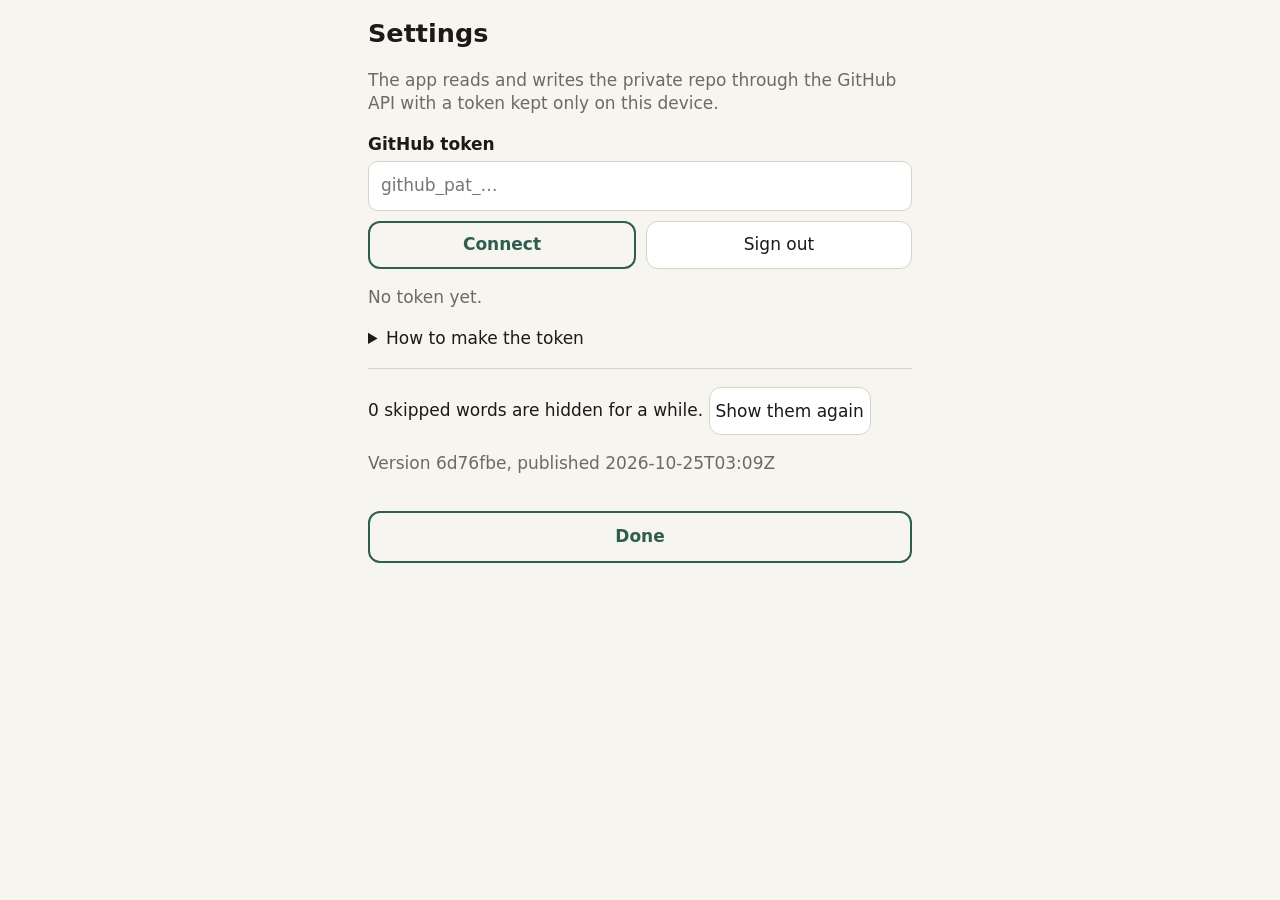
==== docs/wordlist/index.html @ 88ca4eb2 "Publish wordlist app from yiddish-cryptics@6d76fbe" ====
<!doctype html>
<html lang="en">
<head>
<meta charset="utf-8">
<meta name="viewport" content="width=device-width, initial-scale=1, viewport-fit=cover">
<meta http-equiv="Content-Security-Policy" content="default-src 'none'; script-src 'self'; style-src 'self'; img-src 'self'; connect-src 'self' https://api.github.com; manifest-src 'self'; worker-src 'self'; base-uri 'none'; form-action 'none'">
<meta name="robots" content="noindex">
<meta name="theme-color" content="#14181a">
<meta name="mobile-web-app-capable" content="yes">
<meta name="apple-mobile-web-app-capable" content="yes">
<meta name="apple-mobile-web-app-title" content="Wordlist">
<meta name="apple-mobile-web-app-status-bar-style" content="black-translucent">
<link rel="manifest" href="manifest.webmanifest">
<link rel="icon" href="icon.svg" type="image/svg+xml">
<link rel="apple-touch-icon" href="apple-touch-icon.png">
<link rel="stylesheet" href="style.css">
<title>Wordlist</title>
</head>
<body>
<div id="app">
  <header>
    <h1>Wordlist</h1>
    <span id="left" class="dim"></span>
    <button id="refresh" class="icon" aria-label="Refresh from GitHub">&#x21bb;</button>
    <button id="open-settings" class="icon" aria-label="Settings">&#x2699;</button>
  </header>

  <main id="review">
    <section id="card" hidden>
      <div id="badges"></div>
      <div id="word" dir="rtl" lang="yi"></div>
      <div id="auto"></div>
      <div id="gloss"></div>
      <div id="meta" class="dim"></div>
    </section>
    <section id="empty" hidden>
      <p id="empty-text"></p>
    </section>

    <div id="tiers"></div>
    <div id="more">
      <button id="remove" class="secondary danger">Not a word</button>
      <button id="skip" class="secondary">Skip</button>
      <button id="undo" class="secondary">Undo</button>
    </div>
  </main>

  <footer>
    <div id="status" class="dim" role="status"></div>
    <div id="actions">
      <button id="save" class="primary">Save</button>
      <button id="run" class="primary">Run</button>
    </div>
  </footer>

  <div id="toast" role="alert" hidden></div>

  <section id="settings" hidden>
  <div class="panel">
    <h2>Settings</h2>
    <p class="dim">The app reads and writes the private repo through the GitHub API with a token kept only on this device.</p>
    <label for="token">GitHub token</label>
    <input id="token" type="password" autocomplete="off" autocapitalize="off" spellcheck="false" placeholder="github_pat_&hellip;">
    <div class="row">
      <button id="connect" class="primary">Connect</button>
      <button id="sign-out" class="secondary">Sign out</button>
    </div>
    <p id="connection" class="dim"></p>
    <details>
      <summary>How to make the token</summary>
      <ol>
        <li>GitHub &rarr; Settings &rarr; Developer settings &rarr; Fine-grained tokens &rarr; Generate new token.</li>
        <li>Repository access: only <b>balshetzer/yiddish-cryptics</b>.</li>
        <li>Permissions: <b>Contents</b> read and write, <b>Actions</b> read and write.</li>
        <li>Pick an expiry you can live with, then paste the token above.</li>
      </ol>
    </details>
    <hr>
    <p><span id="snoozed-count">0</span> skipped words are hidden for a while.
      <button id="unskip" class="secondary">Show them again</button></p>
    <p id="version" class="dim"></p>
    <button id="close-settings" class="primary wide">Done</button>
  </div>
  </section>
</div>
<script type="module" src="app.js"></script>
</body>
</html>
---- docs/wordlist/style.css ----
:root {
  --bg: #f7f5f0; --card: #ffffff; --fg: #1b1a17; --dim: #6f6a5f;
  --line: #d8d3c7; --accent: #2f5d50; --on-accent: #ffffff;
  --danger: #a3392b; --warn-bg: #fbeed0;
}
@media (prefers-color-scheme: dark) {
  :root {
    --bg: #14181a; --card: #1c2225; --fg: #ecebe6; --dim: #9aa19c;
    --line: #313a3d; --accent: #6fb59f; --on-accent: #0d1a16;
    --danger: #e3897a; --warn-bg: #3b3220;
  }
}
* { box-sizing: border-box; }
html { background: var(--bg); color: var(--fg); -webkit-text-size-adjust: 100%; }
body { margin: 0; font: 17px/1.4 system-ui, -apple-system, sans-serif; }
[hidden] { display: none !important; }
.dim { color: var(--dim); }

#app { min-height: 100dvh; display: flex; flex-direction: column;
       max-width: 34rem; margin: 0 auto; padding: env(safe-area-inset-top) 0 0; }
header { display: flex; align-items: center; gap: 4px; padding: 8px 12px 4px 16px; }
header h1 { font-size: 1.1rem; margin: 0; flex: 1; }
#left { font-size: .9rem; margin-right: 4px; }
button { font: inherit; color: inherit; cursor: pointer; border: 0;
         background: none; -webkit-tap-highlight-color: transparent; }
button:disabled { opacity: .4; cursor: default; }
button.icon { width: 44px; height: 44px; font-size: 1.4rem; border-radius: 10px; }

main { flex: 1; display: flex; flex-direction: column; padding: 8px 16px; gap: 12px; }
#card, #empty { background: var(--card); border: 1px solid var(--line);
                border-radius: 16px; padding: 18px 16px; text-align: center; }
#badges { min-height: 1.5rem; display: flex; gap: 6px; justify-content: center; }
.badge { font-size: .75rem; padding: 2px 9px; border-radius: 99px;
         border: 1px solid var(--accent); color: var(--accent); }
#word { font-size: clamp(2.4rem, 13vw, 4.2rem); line-height: 1.25;
        margin: 6px 0; overflow-wrap: anywhere; }
#auto { font-size: 1.05rem; font-weight: 600; }
#gloss { margin-top: 6px; }
#meta { margin-top: 6px; font-size: .9rem; }
#empty { color: var(--dim); }

#tiers { display: grid; grid-template-columns: 1fr 1fr; gap: 10px; }
.tier { min-height: 64px; border-radius: 14px; font-size: 1.15rem; font-weight: 600;
        background: var(--accent); color: var(--on-accent); }
#more { display: grid; grid-template-columns: 1fr 1fr 1fr; gap: 8px; }
button.secondary { min-height: 48px; border-radius: 12px;
                   border: 1px solid var(--line); background: var(--card); }
button.danger { color: var(--danger); }

footer { position: sticky; bottom: 0; background: var(--bg);
         border-top: 1px solid var(--line); padding: 8px 16px;
         padding-bottom: calc(8px + env(safe-area-inset-bottom)); }
#status { font-size: .88rem; min-height: 1.3rem; margin-bottom: 6px; }
#actions { display: grid; grid-template-columns: 1fr 1fr; gap: 10px; }
button.primary { min-height: 52px; border-radius: 12px; font-weight: 600;
                 border: 2px solid var(--accent); color: var(--accent);
                 background: transparent; }
button.primary.hot { background: var(--accent); color: var(--on-accent); }

#toast { position: fixed; left: 16px; right: 16px; top: calc(10px + env(safe-area-inset-top));
         background: var(--warn-bg); border: 1px solid var(--line);
         border-radius: 12px; padding: 12px 14px; z-index: 5; }

#settings { position: fixed; inset: 0; z-index: 10; overflow: auto; background: var(--bg);
            padding: calc(16px + env(safe-area-inset-top)) 16px 24px; }
.panel { max-width: 34rem; margin: 0 auto; }
#settings h2 { margin: 0 0 8px; }
#settings label { display: block; margin: 14px 0 4px; font-weight: 600; }
#settings input { width: 100%; font: inherit; padding: 12px; border-radius: 10px;
                  border: 1px solid var(--line); background: var(--card); color: var(--fg); }
.row { display: flex; gap: 10px; margin-top: 10px; }
.row button { flex: 1; min-height: 48px; }
button.wide { width: 100%; margin-top: 18px; }
details { margin-top: 12px; } hr { border: 0; border-top: 1px solid var(--line); margin: 18px 0; }
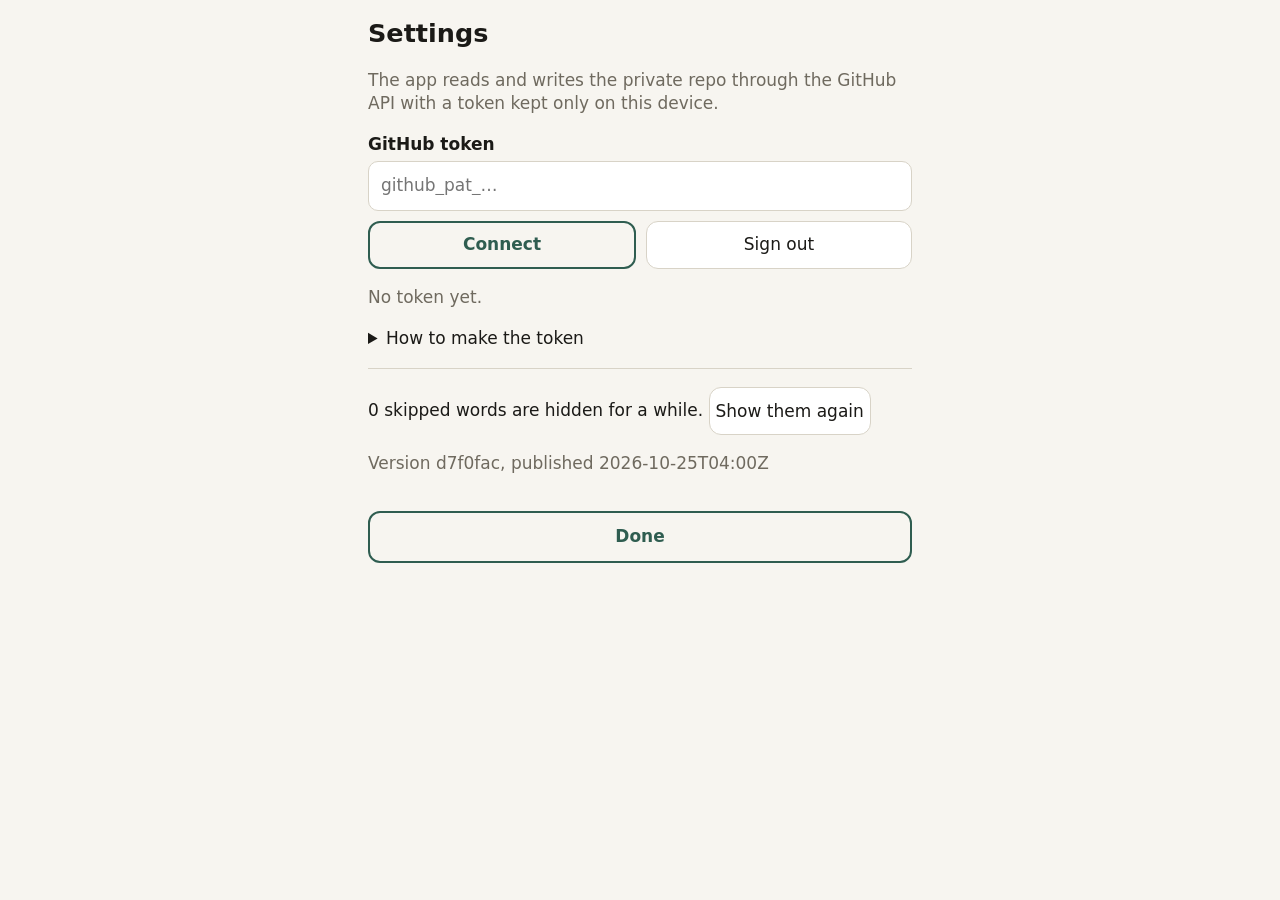
==== commit 385f73c7: "Publish wordlist app from yiddish-cryptics@d7f0fac" ====
--- a/docs/wordlist/index.html
+++ b/docs/wordlist/index.html
@@ -26,16 +26,18 @@
   </header>
 
   <main id="review">
-    <section id="card" hidden>
-      <div id="badges"></div>
-      <div id="word" dir="rtl" lang="yi"></div>
-      <div id="auto"></div>
-      <div id="gloss"></div>
-      <div id="meta" class="dim"></div>
-    </section>
-    <section id="empty" hidden>
-      <p id="empty-text"></p>
-    </section>
+    <div id="stage">
+      <section id="card" hidden>
+        <div id="badges"></div>
+        <div id="word" dir="rtl" lang="yi"></div>
+        <div id="auto"></div>
+        <div id="gloss"></div>
+        <div id="meta" class="dim"></div>
+      </section>
+      <section id="empty" hidden>
+        <p id="empty-text"></p>
+      </section>
+    </div>
 
     <div id="tiers"></div>
     <div id="more">
--- a/docs/wordlist/style.css
+++ b/docs/wordlist/style.css
@@ -16,7 +16,7 @@
 [hidden] { display: none !important; }
 .dim { color: var(--dim); }
 
-#app { min-height: 100dvh; display: flex; flex-direction: column;
+#app { height: 100dvh; display: flex; flex-direction: column;
        max-width: 34rem; margin: 0 auto; padding: env(safe-area-inset-top) 0 0; }
 header { display: flex; align-items: center; gap: 4px; padding: 8px 12px 4px 16px; }
 header h1 { font-size: 1.1rem; margin: 0; flex: 1; }
@@ -26,7 +26,10 @@
 button:disabled { opacity: .4; cursor: default; }
 button.icon { width: 44px; height: 44px; font-size: 1.4rem; border-radius: 10px; }
 
-main { flex: 1; display: flex; flex-direction: column; padding: 8px 16px; gap: 12px; }
+/* The word card takes whatever room is left and scrolls if it must; the
+   buttons below it never move, however the text wraps. */
+main { flex: 1; min-height: 0; display: flex; flex-direction: column; padding: 8px 16px; gap: 12px; }
+#stage { flex: 1; min-height: 0; overflow-y: auto; }
 #card, #empty { background: var(--card); border: 1px solid var(--line);
                 border-radius: 16px; padding: 18px 16px; text-align: center; }
 #badges { min-height: 1.5rem; display: flex; gap: 6px; justify-content: center; }
@@ -47,10 +50,11 @@
                    border: 1px solid var(--line); background: var(--card); }
 button.danger { color: var(--danger); }
 
-footer { position: sticky; bottom: 0; background: var(--bg);
+footer { background: var(--bg);
          border-top: 1px solid var(--line); padding: 8px 16px;
          padding-bottom: calc(8px + env(safe-area-inset-bottom)); }
-#status { font-size: .88rem; min-height: 1.3rem; margin-bottom: 6px; }
+#status { font-size: .88rem; height: 1.3rem; margin-bottom: 6px;
+          white-space: nowrap; overflow: hidden; text-overflow: ellipsis; }
 #actions { display: grid; grid-template-columns: 1fr 1fr; gap: 10px; }
 button.primary { min-height: 52px; border-radius: 12px; font-weight: 600;
                  border: 2px solid var(--accent); color: var(--accent);
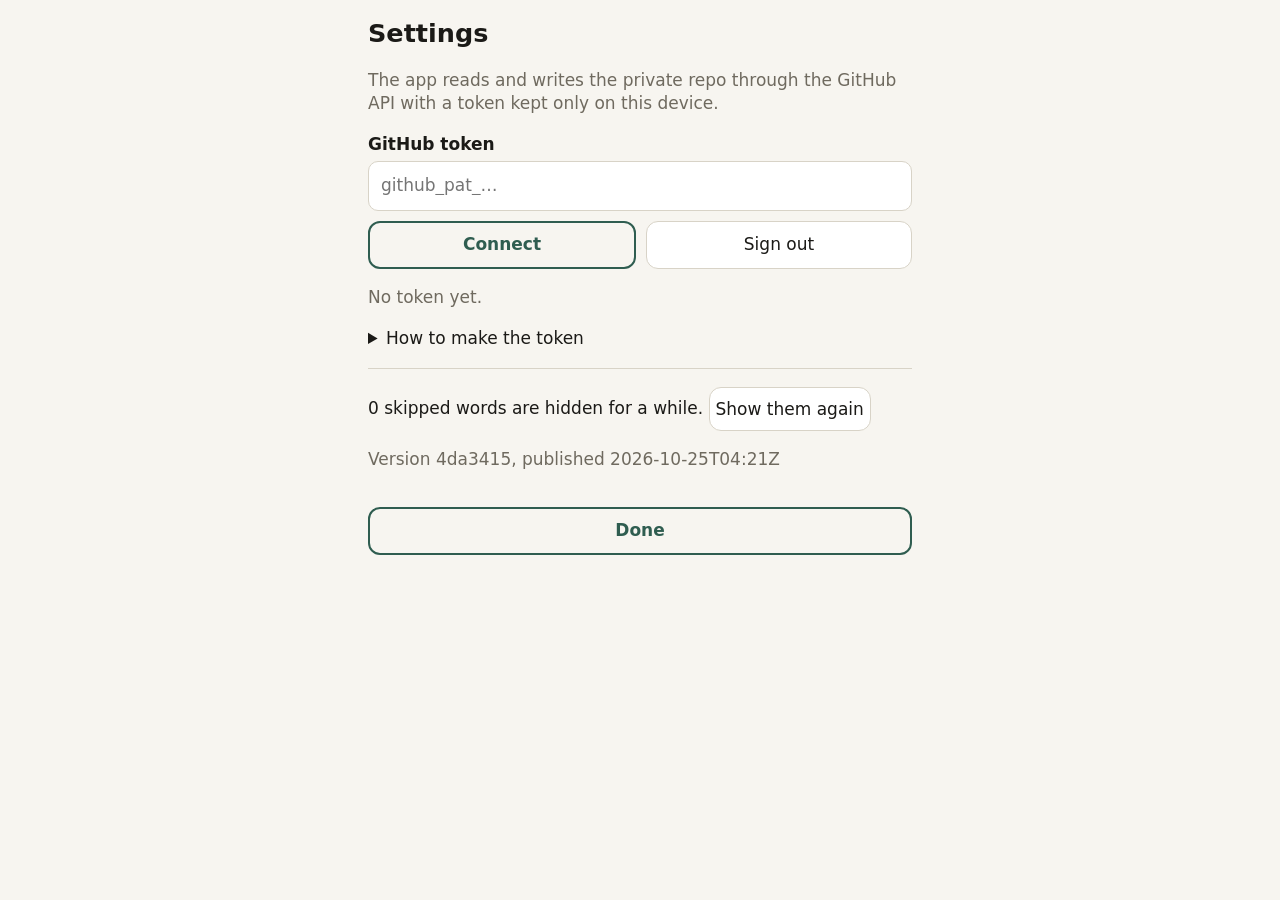
==== commit 2a54bfc8: "Publish wordlist app from yiddish-cryptics@4da3415" ====
--- a/docs/wordlist/index.html
+++ b/docs/wordlist/index.html
@@ -55,7 +55,7 @@
     </div>
   </footer>
 
-  <div id="toast" role="alert" hidden></div>
+  <div id="toast" role="alert" hidden><span id="toast-text"></span><button id="toast-close" aria-label="Dismiss">&times;</button></div>
 
   <section id="settings" hidden>
   <div class="panel">
--- a/docs/wordlist/style.css
+++ b/docs/wordlist/style.css
@@ -11,12 +11,14 @@
   }
 }
 * { box-sizing: border-box; }
-html { background: var(--bg); color: var(--fg); -webkit-text-size-adjust: 100%; }
-body { margin: 0; font: 17px/1.4 system-ui, -apple-system, sans-serif; }
+html { height: 100%; background: var(--bg); color: var(--fg); -webkit-text-size-adjust: 100%; }
+body { height: 100%; margin: 0; font: 17px/1.4 system-ui, -apple-system, sans-serif; }
 [hidden] { display: none !important; }
 .dim { color: var(--dim); }
 
-#app { height: 100dvh; display: flex; flex-direction: column;
+/* Pinned to the visible screen, so the page itself never scrolls and cannot
+   end up taller than the screen (as it did after a pull-to-refresh). */
+#app { position: fixed; inset: 0; display: flex; flex-direction: column;
        max-width: 34rem; margin: 0 auto; padding: env(safe-area-inset-top) 0 0; }
 header { display: flex; align-items: center; gap: 4px; padding: 8px 12px 4px 16px; }
 header h1 { font-size: 1.1rem; margin: 0; flex: 1; }
@@ -25,45 +27,53 @@
          background: none; -webkit-tap-highlight-color: transparent; }
 button:disabled { opacity: .4; cursor: default; }
 button.icon { width: 44px; height: 44px; font-size: 1.4rem; border-radius: 10px; }
+button.icon.spinning { animation: spin .8s linear infinite; }
+@keyframes spin { to { transform: rotate(360deg); } }
 
-/* The word card takes whatever room is left and scrolls if it must; the
-   buttons below it never move, however the text wraps. */
-main { flex: 1; min-height: 0; display: flex; flex-direction: column; padding: 8px 16px; gap: 12px; }
+/* The page is as tall as the screen (not a viewport unit, which Android
+   measures wrongly). The word card takes whatever room is left, so the
+   buttons below it sit at the bottom and do not move as the text wraps; the
+   card scrolls inside itself only if a screen is too short for it. */
+main { flex: 1; min-height: 0; display: flex; flex-direction: column; padding: 6px 16px; gap: 10px; }
 #stage { flex: 1; min-height: 0; overflow-y: auto; }
 #card, #empty { background: var(--card); border: 1px solid var(--line);
-                border-radius: 16px; padding: 18px 16px; text-align: center; }
-#badges { min-height: 1.5rem; display: flex; gap: 6px; justify-content: center; }
+                border-radius: 16px; padding: 12px 14px; text-align: center; }
+#badges { min-height: 1.4rem; display: flex; gap: 6px; justify-content: center; }
 .badge { font-size: .75rem; padding: 2px 9px; border-radius: 99px;
          border: 1px solid var(--accent); color: var(--accent); }
-#word { font-size: clamp(2.4rem, 13vw, 4.2rem); line-height: 1.25;
-        margin: 6px 0; overflow-wrap: anywhere; }
+#word { font-size: clamp(2rem, 10vw, 3.2rem); line-height: 1.25;
+        margin: 2px 0; overflow-wrap: anywhere; }
 #auto { font-size: 1.05rem; font-weight: 600; }
-#gloss { margin-top: 6px; }
-#meta { margin-top: 6px; font-size: .9rem; }
+#gloss { margin-top: 4px; line-height: 1.3; }
+#meta { margin-top: 2px; font-size: .9rem; }
 #empty { color: var(--dim); }
 
 #tiers { display: grid; grid-template-columns: 1fr 1fr; gap: 10px; }
-.tier { min-height: 64px; border-radius: 14px; font-size: 1.15rem; font-weight: 600;
+.tier { min-height: 56px; border-radius: 14px; font-size: 1.15rem; font-weight: 600;
         background: var(--accent); color: var(--on-accent); }
 #more { display: grid; grid-template-columns: 1fr 1fr 1fr; gap: 8px; }
-button.secondary { min-height: 48px; border-radius: 12px;
+button.secondary { min-height: 44px; border-radius: 12px;
                    border: 1px solid var(--line); background: var(--card); }
 button.danger { color: var(--danger); }
 
 footer { background: var(--bg);
          border-top: 1px solid var(--line); padding: 8px 16px;
          padding-bottom: calc(8px + env(safe-area-inset-bottom)); }
-#status { font-size: .88rem; height: 1.3rem; margin-bottom: 6px;
+#status { font-size: .85rem; height: 1.2rem; margin-bottom: 4px;
           white-space: nowrap; overflow: hidden; text-overflow: ellipsis; }
 #actions { display: grid; grid-template-columns: 1fr 1fr; gap: 10px; }
-button.primary { min-height: 52px; border-radius: 12px; font-weight: 600;
+button.primary { min-height: 48px; border-radius: 12px; font-weight: 600;
                  border: 2px solid var(--accent); color: var(--accent);
                  background: transparent; }
 button.primary.hot { background: var(--accent); color: var(--on-accent); }
 
 #toast { position: fixed; left: 16px; right: 16px; top: calc(10px + env(safe-area-inset-top));
          background: var(--warn-bg); border: 1px solid var(--line);
-         border-radius: 12px; padding: 12px 14px; z-index: 5; }
+         border-radius: 12px; padding: 4px 4px 4px 14px; z-index: 5;
+         display: flex; align-items: center; gap: 8px; cursor: pointer; }
+#toast[hidden] { display: none; }
+#toast-text { flex: 1; padding: 8px 0; }
+#toast-close { width: 44px; height: 44px; font-size: 1.5rem; border-radius: 10px; }
 
 #settings { position: fixed; inset: 0; z-index: 10; overflow: auto; background: var(--bg);
             padding: calc(16px + env(safe-area-inset-top)) 16px 24px; }
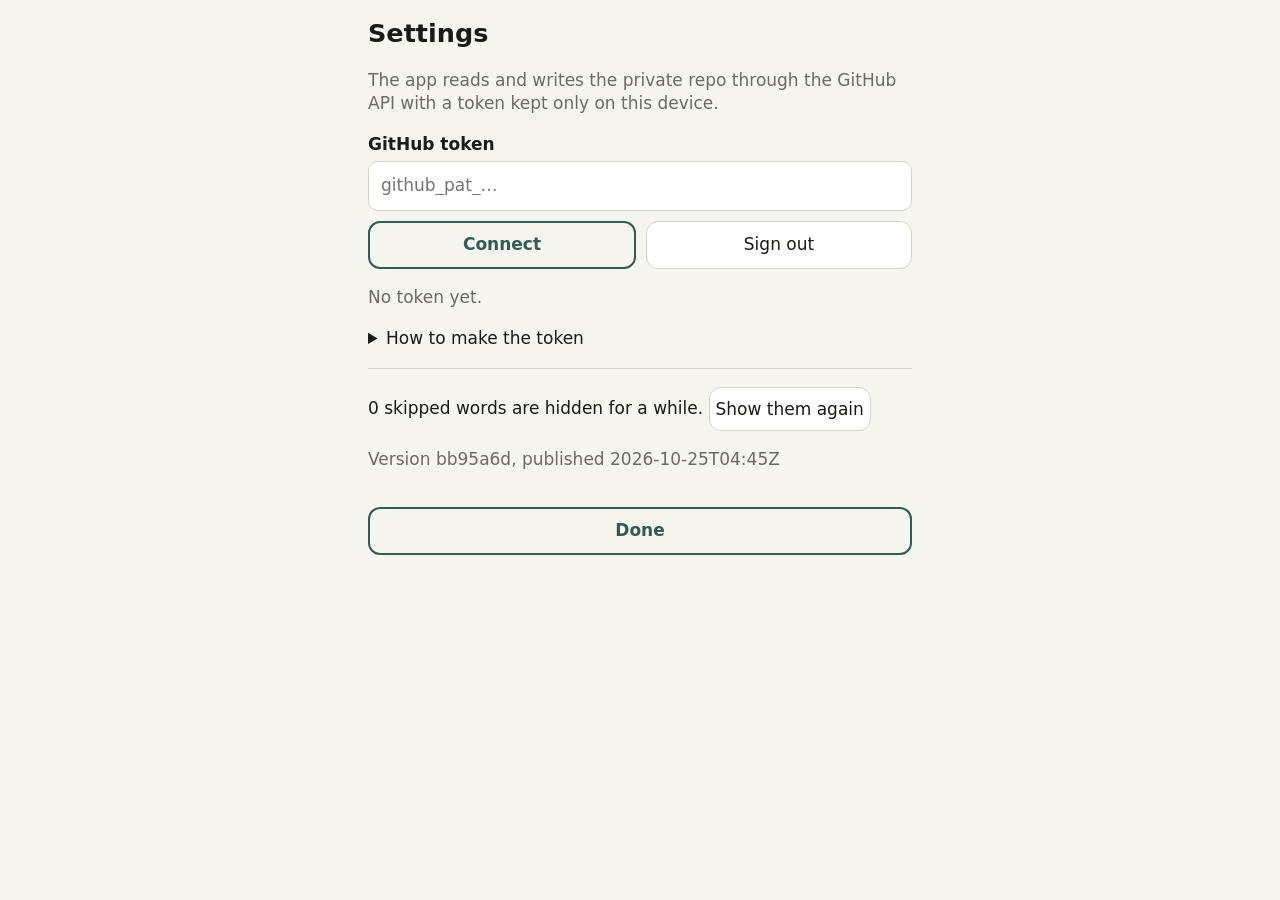
==== commit 1d82cab2: "Publish wordlist app from yiddish-cryptics@bb95a6d" ====
--- a/docs/wordlist/index.html
+++ b/docs/wordlist/index.html
@@ -33,6 +33,10 @@
         <div id="auto"></div>
         <div id="gloss"></div>
         <div id="meta" class="dim"></div>
+        <div id="lookup">
+          <a id="translate" target="_blank" rel="noopener noreferrer">Translate</a>
+          <a id="search" target="_blank" rel="noopener noreferrer">Search</a>
+        </div>
       </section>
       <section id="empty" hidden>
         <p id="empty-text"></p>
--- a/docs/wordlist/style.css
+++ b/docs/wordlist/style.css
@@ -46,6 +46,9 @@
 #auto { font-size: 1.05rem; font-weight: 600; }
 #gloss { margin-top: 4px; line-height: 1.3; }
 #meta { margin-top: 2px; font-size: .9rem; }
+#lookup { display: flex; gap: 8px; justify-content: center; margin-top: 8px; }
+#lookup a { padding: 6px 14px; border-radius: 99px; font-size: .9rem;
+            border: 1px solid var(--line); color: var(--accent); text-decoration: none; }
 #empty { color: var(--dim); }
 
 #tiers { display: grid; grid-template-columns: 1fr 1fr; gap: 10px; }
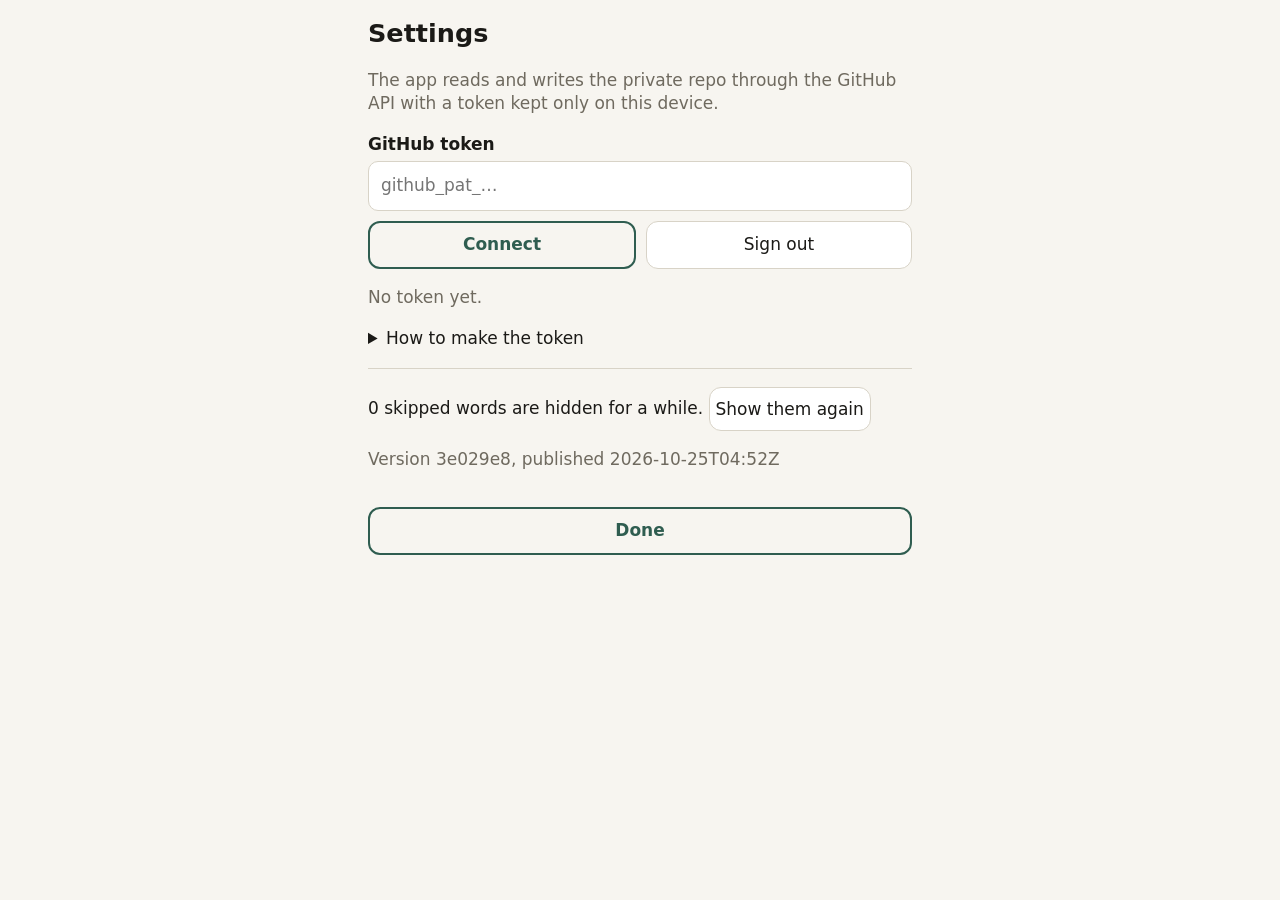
==== commit 82dfec14: "Publish wordlist app from yiddish-cryptics@3e029e8" ====
--- a/docs/wordlist/index.html
+++ b/docs/wordlist/index.html
@@ -35,7 +35,10 @@
         <div id="meta" class="dim"></div>
         <div id="lookup">
           <a id="translate" target="_blank" rel="noopener noreferrer">Translate</a>
+          <a id="translate-app" class="android" hidden>Translate app</a>
+          <a id="translate-chrome" class="android" hidden>Translate in Chrome</a>
           <a id="search" target="_blank" rel="noopener noreferrer">Search</a>
+          <button id="copy">Copy</button>
         </div>
       </section>
       <section id="empty" hidden>
--- a/docs/wordlist/style.css
+++ b/docs/wordlist/style.css
@@ -46,8 +46,8 @@
 #auto { font-size: 1.05rem; font-weight: 600; }
 #gloss { margin-top: 4px; line-height: 1.3; }
 #meta { margin-top: 2px; font-size: .9rem; }
-#lookup { display: flex; gap: 8px; justify-content: center; margin-top: 8px; }
-#lookup a { padding: 6px 14px; border-radius: 99px; font-size: .9rem;
+#lookup { display: flex; flex-wrap: wrap; gap: 6px; justify-content: center; margin-top: 8px; }
+#lookup a, #lookup button { padding: 6px 14px; border-radius: 99px; font-size: .9rem;
             border: 1px solid var(--line); color: var(--accent); text-decoration: none; }
 #empty { color: var(--dim); }
 
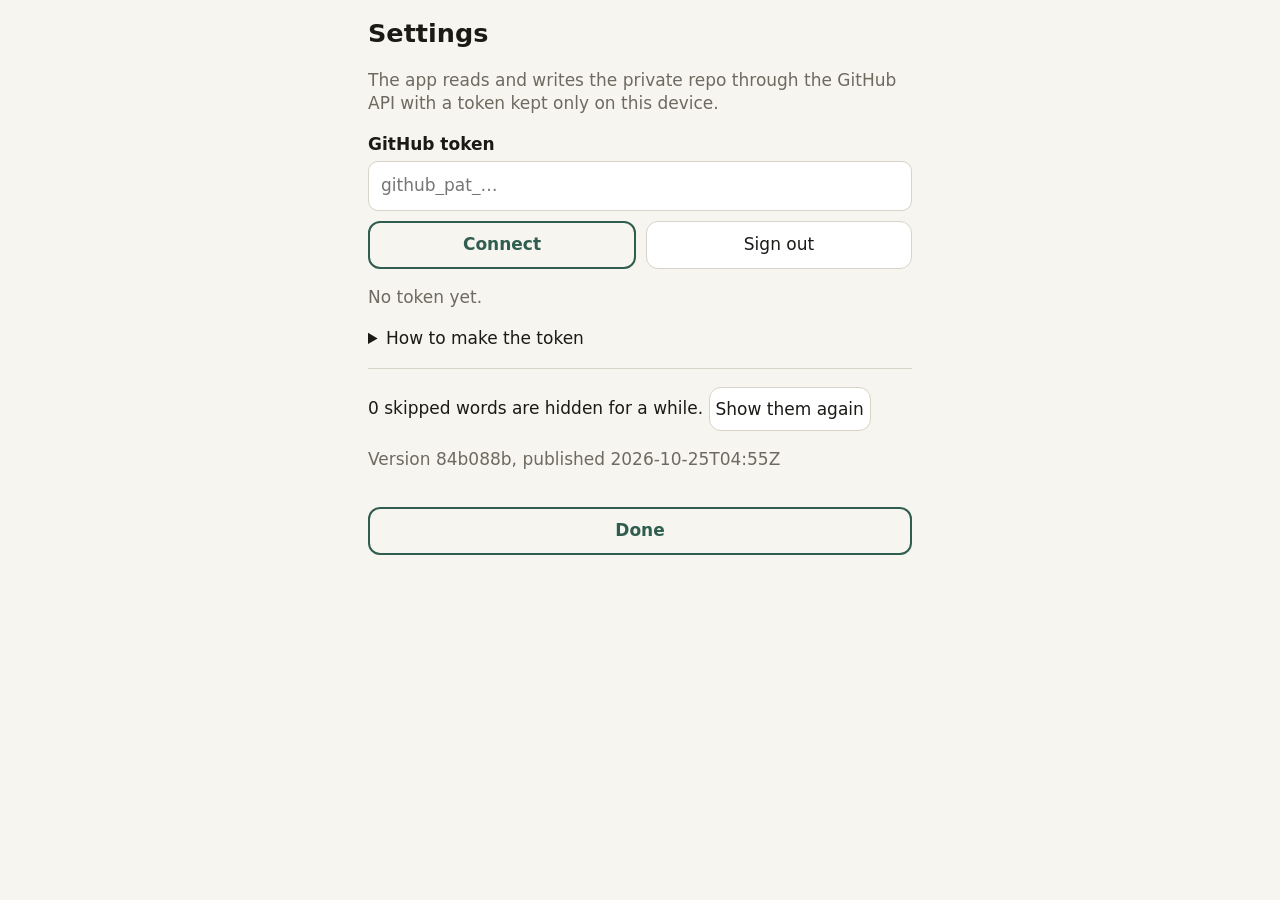
==== commit 7ed16203: "Publish wordlist app from yiddish-cryptics@84b088b" ====
--- a/docs/wordlist/index.html
+++ b/docs/wordlist/index.html
@@ -35,10 +35,8 @@
         <div id="meta" class="dim"></div>
         <div id="lookup">
           <a id="translate" target="_blank" rel="noopener noreferrer">Translate</a>
-          <a id="translate-app" class="android" hidden>Translate app</a>
-          <a id="translate-chrome" class="android" hidden>Translate in Chrome</a>
           <a id="search" target="_blank" rel="noopener noreferrer">Search</a>
-          <button id="copy">Copy</button>
+          <button id="copy" aria-label="Copy word" title="Copy word"><svg viewBox="0 0 24 24" width="18" height="18" fill="none" stroke="currentColor" stroke-width="2" stroke-linecap="round" stroke-linejoin="round" aria-hidden="true"><rect x="9" y="9" width="11" height="11" rx="2"/><path d="M5 15V6a2 2 0 0 1 2-2h9"/></svg></button>
         </div>
       </section>
       <section id="empty" hidden>
--- a/docs/wordlist/style.css
+++ b/docs/wordlist/style.css
@@ -49,6 +49,7 @@
 #lookup { display: flex; flex-wrap: wrap; gap: 6px; justify-content: center; margin-top: 8px; }
 #lookup a, #lookup button { padding: 6px 14px; border-radius: 99px; font-size: .9rem;
             border: 1px solid var(--line); color: var(--accent); text-decoration: none; }
+#lookup button { display: inline-flex; align-items: center; padding: 6px 12px; }
 #empty { color: var(--dim); }
 
 #tiers { display: grid; grid-template-columns: 1fr 1fr; gap: 10px; }
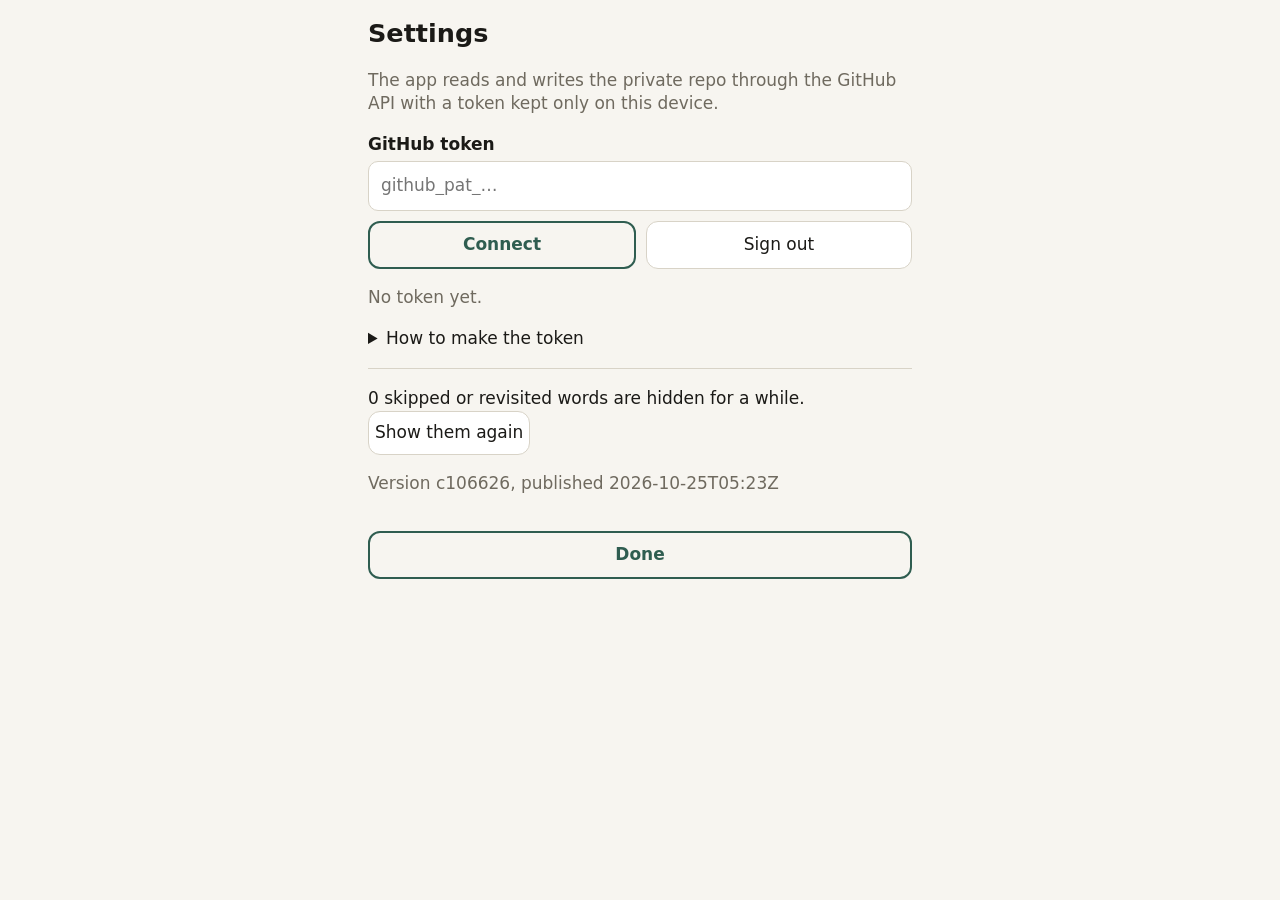
==== commit 6e0fea2c: "Publish wordlist app from yiddish-cryptics@c106626" ====
--- a/docs/wordlist/index.html
+++ b/docs/wordlist/index.html
@@ -22,6 +22,7 @@
     <h1>Wordlist</h1>
     <span id="left" class="dim"></span>
     <button id="refresh" class="icon" aria-label="Refresh from GitHub">&#x21bb;</button>
+    <button id="open-add" class="icon" aria-label="Add a word">+</button>
     <button id="open-settings" class="icon" aria-label="Settings">&#x2699;</button>
   </header>
 
@@ -62,6 +63,18 @@
 
   <div id="toast" role="alert" hidden><span id="toast-text"></span><button id="toast-close" aria-label="Dismiss">&times;</button></div>
 
+  <section id="add" hidden>
+  <div class="panel">
+    <h2>Add a word</h2>
+    <label for="new-word">Word or phrase</label>
+    <input id="new-word" dir="rtl" lang="yi" autocomplete="off" autocapitalize="off" spellcheck="false">
+    <p id="add-note" class="dim"></p>
+    <div id="add-tiers"></div>
+    <p class="dim">Pick a score to add it. Save keeps it, like any other answer.</p>
+    <button id="close-add" class="primary wide">Done</button>
+  </div>
+  </section>
+
   <section id="settings" hidden>
   <div class="panel">
     <h2>Settings</h2>
@@ -83,7 +96,7 @@
       </ol>
     </details>
     <hr>
-    <p><span id="snoozed-count">0</span> skipped words are hidden for a while.
+    <p><span id="snoozed-count">0</span> skipped or revisited words are hidden for a while.
       <button id="unskip" class="secondary">Show them again</button></p>
     <p id="version" class="dim"></p>
     <button id="close-settings" class="primary wide">Done</button>
--- a/docs/wordlist/style.css
+++ b/docs/wordlist/style.css
@@ -52,9 +52,10 @@
 #lookup button { display: inline-flex; align-items: center; padding: 6px 12px; }
 #empty { color: var(--dim); }
 
-#tiers { display: grid; grid-template-columns: 1fr 1fr; gap: 10px; }
+#tiers, #add-tiers { display: grid; grid-template-columns: 1fr 1fr; gap: 10px; }
 .tier { min-height: 56px; border-radius: 14px; font-size: 1.15rem; font-weight: 600;
         background: var(--accent); color: var(--on-accent); }
+.tier.current { outline: 3px solid var(--fg); outline-offset: 2px; }
 #more { display: grid; grid-template-columns: 1fr 1fr 1fr; gap: 8px; }
 button.secondary { min-height: 44px; border-radius: 12px;
                    border: 1px solid var(--line); background: var(--card); }
@@ -79,14 +80,16 @@
 #toast-text { flex: 1; padding: 8px 0; }
 #toast-close { width: 44px; height: 44px; font-size: 1.5rem; border-radius: 10px; }
 
-#settings { position: fixed; inset: 0; z-index: 10; overflow: auto; background: var(--bg);
+#settings, #add { position: fixed; inset: 0; z-index: 10; overflow: auto; background: var(--bg);
             padding: calc(16px + env(safe-area-inset-top)) 16px 24px; }
 .panel { max-width: 34rem; margin: 0 auto; }
-#settings h2 { margin: 0 0 8px; }
-#settings label { display: block; margin: 14px 0 4px; font-weight: 600; }
-#settings input { width: 100%; font: inherit; padding: 12px; border-radius: 10px;
+#settings h2, #add h2 { margin: 0 0 8px; }
+#settings label, #add label { display: block; margin: 14px 0 4px; font-weight: 600; }
+#settings input, #add input { width: 100%; font: inherit; padding: 12px; border-radius: 10px;
                   border: 1px solid var(--line); background: var(--card); color: var(--fg); }
 .row { display: flex; gap: 10px; margin-top: 10px; }
 .row button { flex: 1; min-height: 48px; }
 button.wide { width: 100%; margin-top: 18px; }
 details { margin-top: 12px; } hr { border: 0; border-top: 1px solid var(--line); margin: 18px 0; }
+#add-note { min-height: 1.4em; }
+#add input { font-size: 1.6rem; }
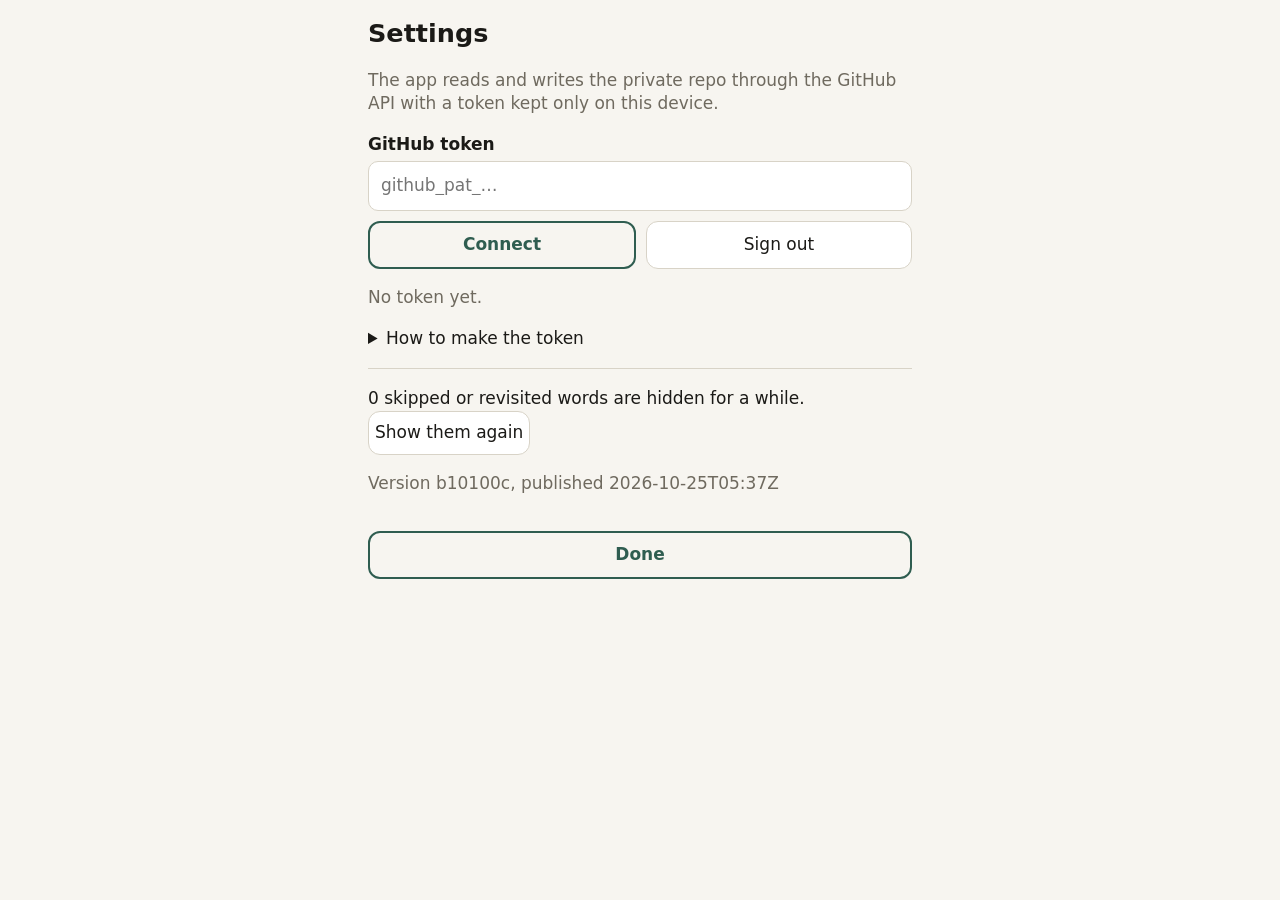
==== commit c3b46588: "Publish wordlist app from yiddish-cryptics@b10100c" ====
--- a/docs/wordlist/index.html
+++ b/docs/wordlist/index.html
@@ -22,7 +22,7 @@
     <h1>Wordlist</h1>
     <span id="left" class="dim"></span>
     <button id="refresh" class="icon" aria-label="Refresh from GitHub">&#x21bb;</button>
-    <button id="open-add" class="icon" aria-label="Add a word">+</button>
+    <button id="open-add" class="icon" aria-label="Add a word" aria-pressed="false">+</button>
     <button id="open-settings" class="icon" aria-label="Settings">&#x2699;</button>
   </header>
 
@@ -31,6 +31,7 @@
       <section id="card" hidden>
         <div id="badges"></div>
         <div id="word" dir="rtl" lang="yi"></div>
+        <input id="new-word" dir="rtl" lang="yi" autocomplete="off" autocapitalize="off" spellcheck="false" aria-label="New word" hidden>
         <div id="auto"></div>
         <div id="gloss"></div>
         <div id="meta" class="dim"></div>
@@ -63,18 +64,6 @@
 
   <div id="toast" role="alert" hidden><span id="toast-text"></span><button id="toast-close" aria-label="Dismiss">&times;</button></div>
 
-  <section id="add" hidden>
-  <div class="panel">
-    <h2>Add a word</h2>
-    <label for="new-word">Word or phrase</label>
-    <input id="new-word" dir="rtl" lang="yi" autocomplete="off" autocapitalize="off" spellcheck="false">
-    <p id="add-note" class="dim"></p>
-    <div id="add-tiers"></div>
-    <p class="dim">Pick a score to add it. Save keeps it, like any other answer.</p>
-    <button id="close-add" class="primary wide">Done</button>
-  </div>
-  </section>
-
   <section id="settings" hidden>
   <div class="panel">
     <h2>Settings</h2>
--- a/docs/wordlist/style.css
+++ b/docs/wordlist/style.css
@@ -52,7 +52,7 @@
 #lookup button { display: inline-flex; align-items: center; padding: 6px 12px; }
 #empty { color: var(--dim); }
 
-#tiers, #add-tiers { display: grid; grid-template-columns: 1fr 1fr; gap: 10px; }
+#tiers { display: grid; grid-template-columns: 1fr 1fr; gap: 10px; }
 .tier { min-height: 56px; border-radius: 14px; font-size: 1.15rem; font-weight: 600;
         background: var(--accent); color: var(--on-accent); }
 .tier.current { outline: 3px solid var(--fg); outline-offset: 2px; }
@@ -80,16 +80,19 @@
 #toast-text { flex: 1; padding: 8px 0; }
 #toast-close { width: 44px; height: 44px; font-size: 1.5rem; border-radius: 10px; }
 
-#settings, #add { position: fixed; inset: 0; z-index: 10; overflow: auto; background: var(--bg);
+#settings { position: fixed; inset: 0; z-index: 10; overflow: auto; background: var(--bg);
             padding: calc(16px + env(safe-area-inset-top)) 16px 24px; }
 .panel { max-width: 34rem; margin: 0 auto; }
-#settings h2, #add h2 { margin: 0 0 8px; }
-#settings label, #add label { display: block; margin: 14px 0 4px; font-weight: 600; }
-#settings input, #add input { width: 100%; font: inherit; padding: 12px; border-radius: 10px;
+#settings h2 { margin: 0 0 8px; }
+#settings label { display: block; margin: 14px 0 4px; font-weight: 600; }
+#settings input { width: 100%; font: inherit; padding: 12px; border-radius: 10px;
                   border: 1px solid var(--line); background: var(--card); color: var(--fg); }
 .row { display: flex; gap: 10px; margin-top: 10px; }
 .row button { flex: 1; min-height: 48px; }
 button.wide { width: 100%; margin-top: 18px; }
 details { margin-top: 12px; } hr { border: 0; border-top: 1px solid var(--line); margin: 18px 0; }
-#add-note { min-height: 1.4em; }
-#add input { font-size: 1.6rem; }
+#new-word { width: 100%; font: inherit; font-size: clamp(2rem, 10vw, 3.2rem); line-height: 1.25;
+            text-align: center; margin: 2px 0; padding: 0 8px; border-radius: 10px;
+            border: 2px dashed var(--accent); background: var(--card); color: var(--fg); }
+button.icon[aria-pressed="true"] { background: var(--accent); color: var(--on-accent); }
+#lookup a:not([href]) { opacity: .4; }
